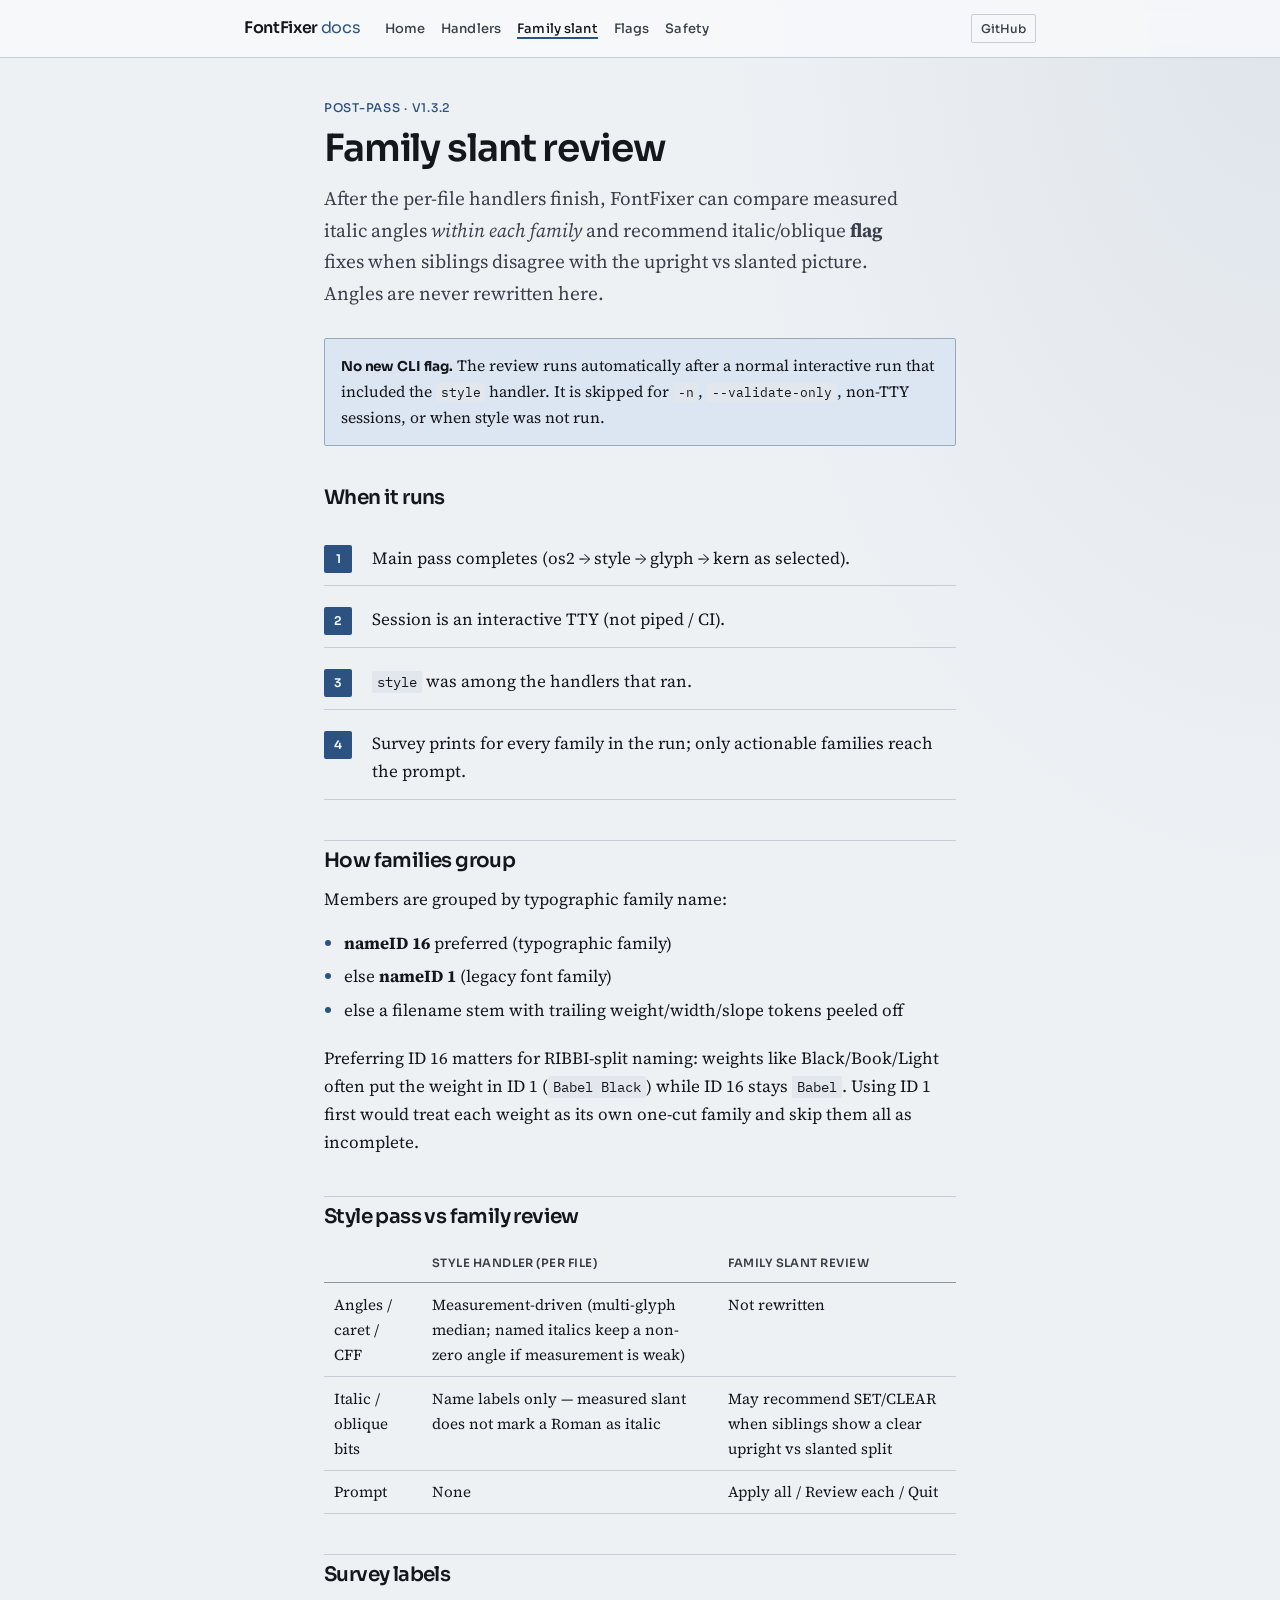
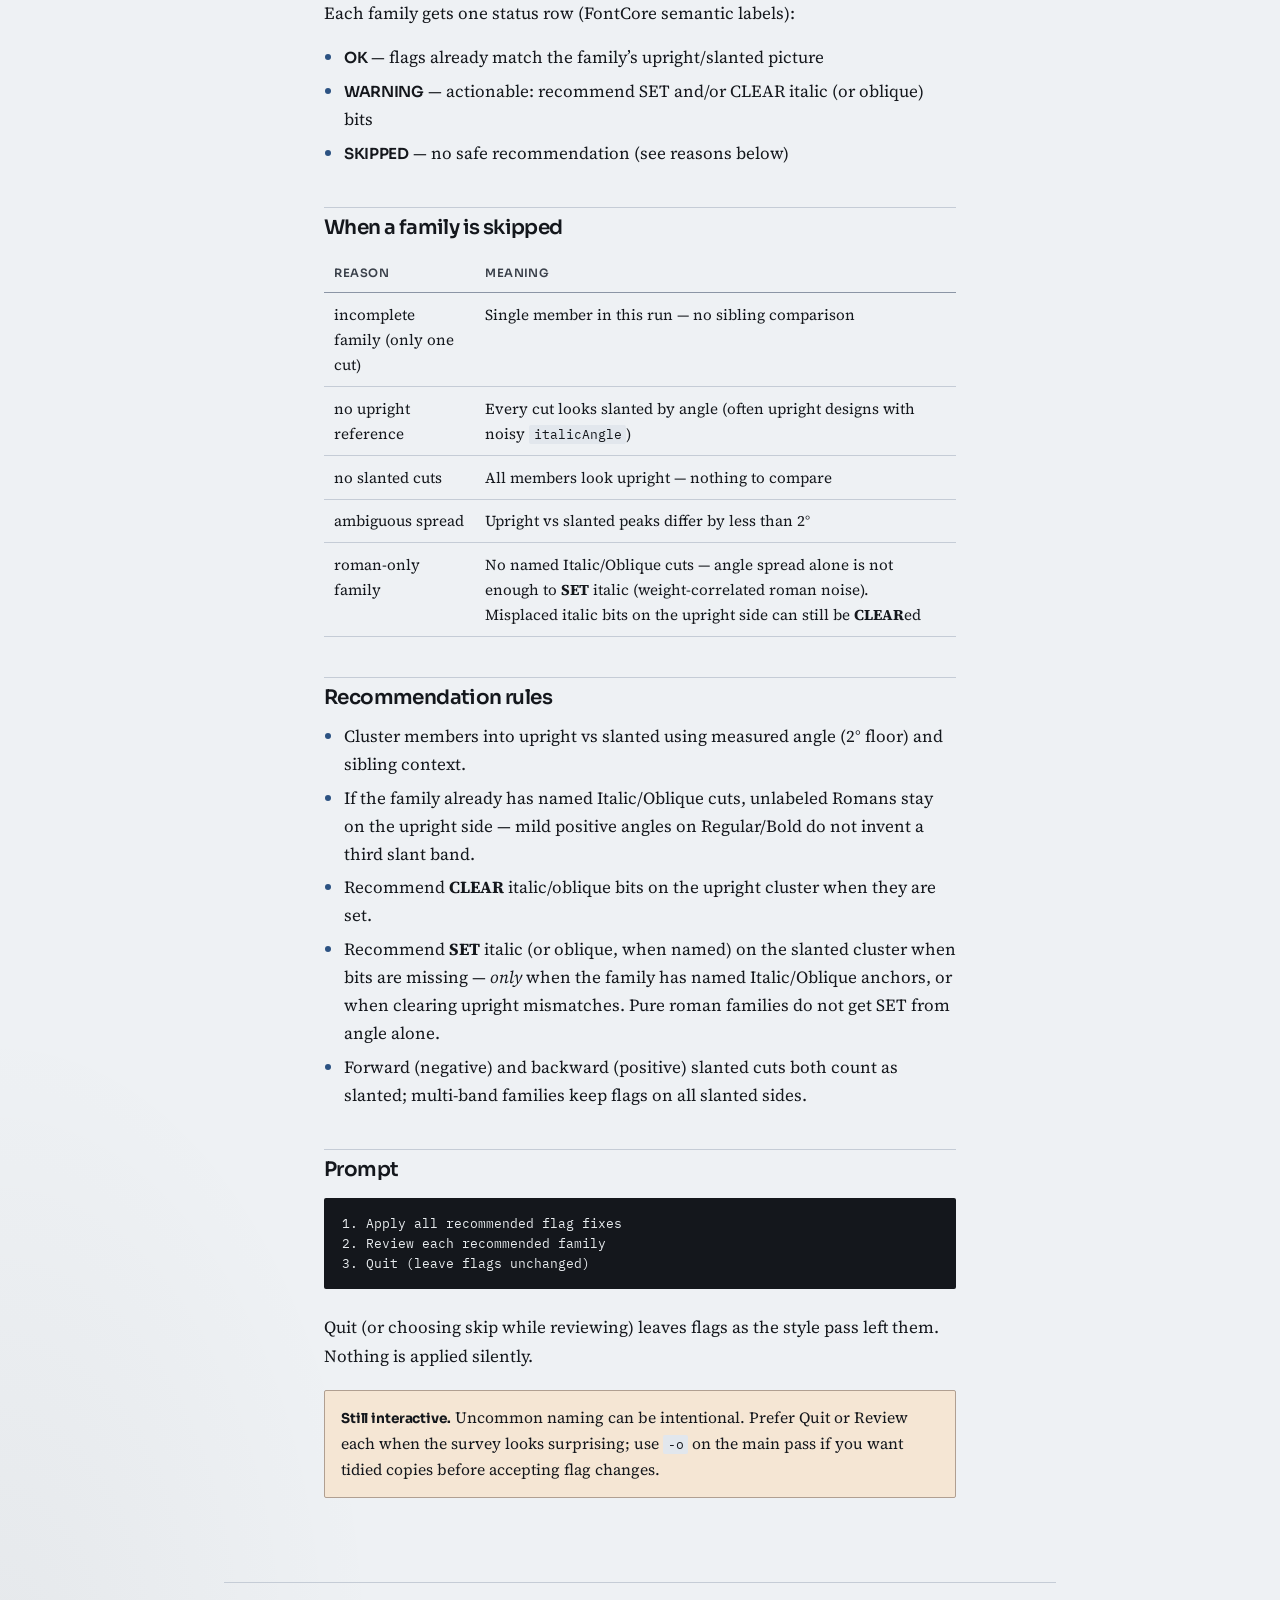
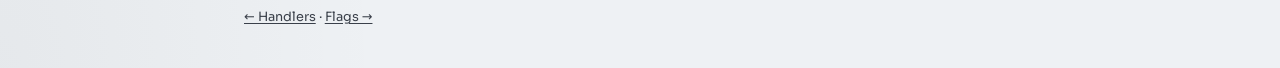
==== docs/family-slant.html @ 2797f405 "Ship style/family slant review 1.3.2 with docs. Harden italic angle measurement and name-driven flag" ====
<!DOCTYPE html>
<html lang="en">
<head>
  <meta charset="utf-8" />
  <meta name="viewport" content="width=device-width, initial-scale=1" />
  <title>Family slant · FontFixer</title>
  <meta name="description" content="Interactive family slant review — when it runs, how families group, and when flags are recommended." />
  <link rel="preconnect" href="https://fonts.googleapis.com" />
  <link rel="preconnect" href="https://fonts.gstatic.com" crossorigin />
  <link href="https://fonts.googleapis.com/css2?family=IBM+Plex+Mono:wght@400;500&family=Sora:wght@400;500;600&family=Source+Serif+4:opsz,wght@8..60,400;8..60,600&display=swap" rel="stylesheet" />
  <link rel="stylesheet" href="styles.css" />
</head>
<body>
  <header class="site-header">
    <div class="site-header-inner">
      <a class="brand" href="index.html">FontFixer <span>docs</span></a>
      <nav class="nav" aria-label="Primary">
        <a href="index.html">Home</a>
        <a href="handlers.html">Handlers</a>
        <a href="family-slant.html" aria-current="page">Family slant</a>
        <a href="flags.html">Flags</a>
        <a href="safety.html">Safety</a>
      </nav>
      <a class="github-link" href="https://github.com/andrewsipe/FontFixer">GitHub</a>
    </div>
  </header>

  <main>
    <p class="meta">Post-pass · v1.3.2</p>
    <h1>Family slant review</h1>
    <p class="lede">
      After the per-file handlers finish, FontFixer can compare measured italic angles <em>within each family</em> and recommend italic/oblique <strong>flag</strong> fixes when siblings disagree with the upright vs slanted picture. Angles are never rewritten here.
    </p>

    <div class="callout">
      <strong>No new CLI flag.</strong> The review runs automatically after a normal interactive run that included the <code>style</code> handler. It is skipped for <code>-n</code>, <code>--validate-only</code>, non-TTY sessions, or when style was not run.
    </div>

    <h2>When it runs</h2>
    <ol class="steps">
      <li>Main pass completes (os2 → style → glyph → kern as selected).</li>
      <li>Session is an interactive TTY (not piped / CI).</li>
      <li><code>style</code> was among the handlers that ran.</li>
      <li>Survey prints for every family in the run; only actionable families reach the prompt.</li>
    </ol>

    <h2>How families group</h2>
    <p>Members are grouped by typographic family name:</p>
    <ul>
      <li><strong>nameID 16</strong> preferred (typographic family)</li>
      <li>else <strong>nameID 1</strong> (legacy font family)</li>
      <li>else a filename stem with trailing weight/width/slope tokens peeled off</li>
    </ul>
    <p>
      Preferring ID 16 matters for RIBBI-split naming: weights like Black/Book/Light often put the weight in ID 1 (<code>Babel Black</code>) while ID 16 stays <code>Babel</code>. Using ID 1 first would treat each weight as its own one-cut family and skip them all as incomplete.
    </p>

    <h2>Style pass vs family review</h2>
    <table>
      <thead>
        <tr><th></th><th>Style handler (per file)</th><th>Family slant review</th></tr>
      </thead>
      <tbody>
        <tr>
          <td>Angles / caret / CFF</td>
          <td>Measurement-driven (multi-glyph median; named italics keep a non-zero angle if measurement is weak)</td>
          <td>Not rewritten</td>
        </tr>
        <tr>
          <td>Italic / oblique bits</td>
          <td>Name labels only — measured slant does not mark a Roman as italic</td>
          <td>May recommend SET/CLEAR when siblings show a clear upright vs slanted split</td>
        </tr>
        <tr>
          <td>Prompt</td>
          <td>None</td>
          <td>Apply all / Review each / Quit</td>
        </tr>
      </tbody>
    </table>

    <h2>Survey labels</h2>
    <p>Each family gets one status row (FontCore semantic labels):</p>
    <ul>
      <li><span class="term">OK</span> — flags already match the family’s upright/slanted picture</li>
      <li><span class="term">WARNING</span> — actionable: recommend SET and/or CLEAR italic (or oblique) bits</li>
      <li><span class="term">SKIPPED</span> — no safe recommendation (see reasons below)</li>
    </ul>

    <h2>When a family is skipped</h2>
    <table>
      <thead>
        <tr><th>Reason</th><th>Meaning</th></tr>
      </thead>
      <tbody>
        <tr>
          <td>incomplete family (only one cut)</td>
          <td>Single member in this run — no sibling comparison</td>
        </tr>
        <tr>
          <td>no upright reference</td>
          <td>Every cut looks slanted by angle (often upright designs with noisy <code>italicAngle</code>)</td>
        </tr>
        <tr>
          <td>no slanted cuts</td>
          <td>All members look upright — nothing to compare</td>
        </tr>
        <tr>
          <td>ambiguous spread</td>
          <td>Upright vs slanted peaks differ by less than 2°</td>
        </tr>
        <tr>
          <td>roman-only family</td>
          <td>No named Italic/Oblique cuts — angle spread alone is not enough to <strong>SET</strong> italic (weight-correlated roman noise). Misplaced italic bits on the upright side can still be <strong>CLEAR</strong>ed</td>
        </tr>
      </tbody>
    </table>

    <h2>Recommendation rules</h2>
    <ul>
      <li>Cluster members into upright vs slanted using measured angle (2° floor) and sibling context.</li>
      <li>If the family already has named Italic/Oblique cuts, unlabeled Romans stay on the upright side — mild positive angles on Regular/Bold do not invent a third slant band.</li>
      <li>Recommend <strong>CLEAR</strong> italic/oblique bits on the upright cluster when they are set.</li>
      <li>Recommend <strong>SET</strong> italic (or oblique, when named) on the slanted cluster when bits are missing — <em>only</em> when the family has named Italic/Oblique anchors, or when clearing upright mismatches. Pure roman families do not get SET from angle alone.</li>
      <li>Forward (negative) and backward (positive) slanted cuts both count as slanted; multi-band families keep flags on all slanted sides.</li>
    </ul>

    <h2>Prompt</h2>
    <pre><code>1. Apply all recommended flag fixes
2. Review each recommended family
3. Quit (leave flags unchanged)</code></pre>
    <p>Quit (or choosing skip while reviewing) leaves flags as the style pass left them. Nothing is applied silently.</p>

    <div class="callout warn">
      <strong>Still interactive.</strong> Uncommon naming can be intentional. Prefer Quit or Review each when the survey looks surprising; use <code>-o</code> on the main pass if you want tidied copies before accepting flag changes.
    </div>
  </main>

  <footer class="site-footer">
    <a href="handlers.html">← Handlers</a>
    · <a href="flags.html">Flags →</a>
  </footer>
</body>
</html>
---- docs/styles.css ----
/* FontFixer docs — toolbench / tidy-up reference
   Sibling layout to ebrium docs; steel accent instead of verdigris. */

:root {
  --ink: #14171c;
  --ink-soft: #3a404a;
  --paper: #eef1f4;
  --paper-raised: #f7f9fb;
  --rule: #c5ccd6;
  --rule-strong: #8b95a5;
  --accent: #2c5282;
  --accent-soft: #dce6f2;
  --warn: #8a4b12;
  --warn-bg: #f5e6d4;
  --code-bg: #e2e7ed;
  --mono: "IBM Plex Mono", ui-monospace, monospace;
  --sans: "Sora", system-ui, sans-serif;
  --serif: "Source Serif 4", Georgia, serif;
  --max: 42rem;
  --wide: 52rem;
}

*,
*::before,
*::after {
  box-sizing: border-box;
}

html {
  scroll-behavior: smooth;
}

body {
  margin: 0;
  min-height: 100vh;
  color: var(--ink);
  background:
    radial-gradient(ellipse 80% 50% at 100% 0%, rgba(44, 82, 130, 0.08), transparent 55%),
    radial-gradient(ellipse 60% 40% at 0% 100%, rgba(20, 23, 28, 0.04), transparent 50%),
    var(--paper);
  font-family: var(--serif);
  font-size: 1.0625rem;
  line-height: 1.65;
  -webkit-font-smoothing: antialiased;
}

a {
  color: var(--accent);
  text-underline-offset: 0.15em;
}

a:hover {
  color: var(--ink);
}

.site-header {
  position: sticky;
  top: 0;
  z-index: 20;
  border-bottom: 1px solid var(--rule);
  background: color-mix(in srgb, var(--paper-raised) 88%, transparent);
  backdrop-filter: blur(10px);
}

.site-header-inner {
  max-width: var(--wide);
  margin: 0 auto;
  padding: 0.85rem 1.25rem;
  display: flex;
  flex-wrap: wrap;
  align-items: baseline;
  gap: 0.75rem 1.5rem;
}

.brand {
  font-family: var(--sans);
  font-weight: 600;
  font-size: 1rem;
  letter-spacing: -0.02em;
  color: var(--ink);
  text-decoration: none;
}

.brand span {
  color: var(--accent);
  font-weight: 400;
}

.nav {
  display: flex;
  flex-wrap: wrap;
  gap: 0.35rem 1rem;
  font-family: var(--sans);
  font-size: 0.8125rem;
  font-weight: 500;
  letter-spacing: 0.01em;
}

.nav a {
  color: var(--ink-soft);
  text-decoration: none;
}

.nav a:hover,
.nav a[aria-current="page"] {
  color: var(--ink);
}

.nav a[aria-current="page"] {
  box-shadow: inset 0 -2px 0 var(--accent);
}

.github-link {
  margin-left: auto;
  font-family: var(--sans);
  font-size: 0.75rem;
  font-weight: 500;
  color: var(--ink-soft);
  text-decoration: none;
  border: 1px solid var(--rule);
  padding: 0.25rem 0.55rem;
  border-radius: 2px;
}

.github-link:hover {
  border-color: var(--ink);
  color: var(--ink);
}

main {
  max-width: var(--max);
  margin: 0 auto;
  padding: 2.5rem 1.25rem 4rem;
}

main.wide {
  max-width: var(--wide);
}

h1,
h2,
h3 {
  font-family: var(--sans);
  font-weight: 600;
  letter-spacing: -0.03em;
  line-height: 1.2;
  color: var(--ink);
}

h1 {
  font-size: clamp(1.85rem, 4vw, 2.35rem);
  margin: 0 0 0.75rem;
}

h2 {
  font-size: 1.25rem;
  margin: 2.5rem 0 0.75rem;
  padding-top: 0.5rem;
  border-top: 1px solid var(--rule);
}

h2:first-of-type {
  border-top: none;
  padding-top: 0;
}

h3 {
  font-size: 1.05rem;
  margin: 1.75rem 0 0.5rem;
}

.lede {
  font-size: 1.2rem;
  color: var(--ink-soft);
  margin: 0 0 1.75rem;
  max-width: 36rem;
}

.meta {
  font-family: var(--sans);
  font-size: 0.75rem;
  font-weight: 500;
  letter-spacing: 0.06em;
  text-transform: uppercase;
  color: var(--accent);
  margin: 0 0 0.5rem;
}

p {
  margin: 0 0 1rem;
}

ul,
ol {
  margin: 0 0 1.25rem;
  padding-left: 1.25rem;
}

li {
  margin-bottom: 0.35rem;
}

li::marker {
  color: var(--accent);
}

.card-grid {
  display: grid;
  gap: 0.75rem;
  margin: 1.5rem 0 2rem;
}

@media (min-width: 640px) {
  .card-grid {
    grid-template-columns: 1fr 1fr;
  }
}

.card {
  display: block;
  padding: 1.1rem 1.15rem;
  background: var(--paper-raised);
  border: 1px solid var(--rule);
  border-radius: 2px;
  text-decoration: none;
  color: inherit;
  transition: border-color 0.15s ease, transform 0.15s ease;
}

.card:hover {
  border-color: var(--accent);
  transform: translateY(-1px);
  color: inherit;
}

.card h2 {
  font-size: 1rem;
  margin: 0 0 0.35rem;
  border: none;
  padding: 0;
}

.card p {
  margin: 0;
  font-size: 0.95rem;
  color: var(--ink-soft);
}

.callout {
  margin: 1.25rem 0;
  padding: 0.9rem 1rem;
  background: var(--accent-soft);
  border: 1px solid color-mix(in srgb, var(--accent) 28%, var(--rule));
  border-radius: 2px;
  font-size: 0.98rem;
}

.callout.warn {
  background: var(--warn-bg);
  border-color: color-mix(in srgb, var(--warn) 35%, var(--rule));
}

.callout strong {
  font-family: var(--sans);
  font-size: 0.85rem;
  letter-spacing: -0.01em;
}

code,
kbd {
  font-family: var(--mono);
  font-size: 0.84em;
  background: var(--code-bg);
  padding: 0.1em 0.35em;
  border-radius: 2px;
}

pre {
  margin: 1rem 0 1.5rem;
  padding: 1rem 1.1rem;
  overflow-x: auto;
  background: var(--ink);
  color: #e8ecef;
  border-radius: 2px;
  font-family: var(--mono);
  font-size: 0.8rem;
  line-height: 1.55;
}

pre code {
  background: none;
  padding: 0;
  color: inherit;
  font-size: inherit;
}

table {
  width: 100%;
  border-collapse: collapse;
  margin: 1rem 0 1.5rem;
  font-size: 0.95rem;
}

th,
td {
  text-align: left;
  vertical-align: top;
  padding: 0.55rem 0.65rem;
  border-bottom: 1px solid var(--rule);
}

th {
  font-family: var(--sans);
  font-size: 0.72rem;
  font-weight: 600;
  letter-spacing: 0.04em;
  text-transform: uppercase;
  color: var(--ink-soft);
  border-bottom-color: var(--rule-strong);
}

td code {
  white-space: nowrap;
}

.term {
  font-family: var(--sans);
  font-weight: 600;
  font-size: 0.95rem;
  letter-spacing: -0.02em;
}

.site-footer {
  max-width: var(--wide);
  margin: 0 auto;
  padding: 1.5rem 1.25rem 2.5rem;
  border-top: 1px solid var(--rule);
  font-family: var(--sans);
  font-size: 0.8rem;
  color: var(--ink-soft);
}

.site-footer a {
  color: var(--ink-soft);
}

.steps {
  counter-reset: step;
  list-style: none;
  padding: 0;
  margin: 1.25rem 0 1.75rem;
}

.steps li {
  counter-increment: step;
  position: relative;
  padding: 0.85rem 0 0.85rem 3rem;
  border-bottom: 1px solid var(--rule);
}

.steps li::before {
  content: counter(step);
  position: absolute;
  left: 0;
  top: 0.95rem;
  width: 1.75rem;
  height: 1.75rem;
  display: flex;
  align-items: center;
  justify-content: center;
  font-family: var(--sans);
  font-size: 0.75rem;
  font-weight: 600;
  color: var(--paper-raised);
  background: var(--accent);
  border-radius: 2px;
}

.steps .term {
  display: block;
  margin-bottom: 0.2rem;
}
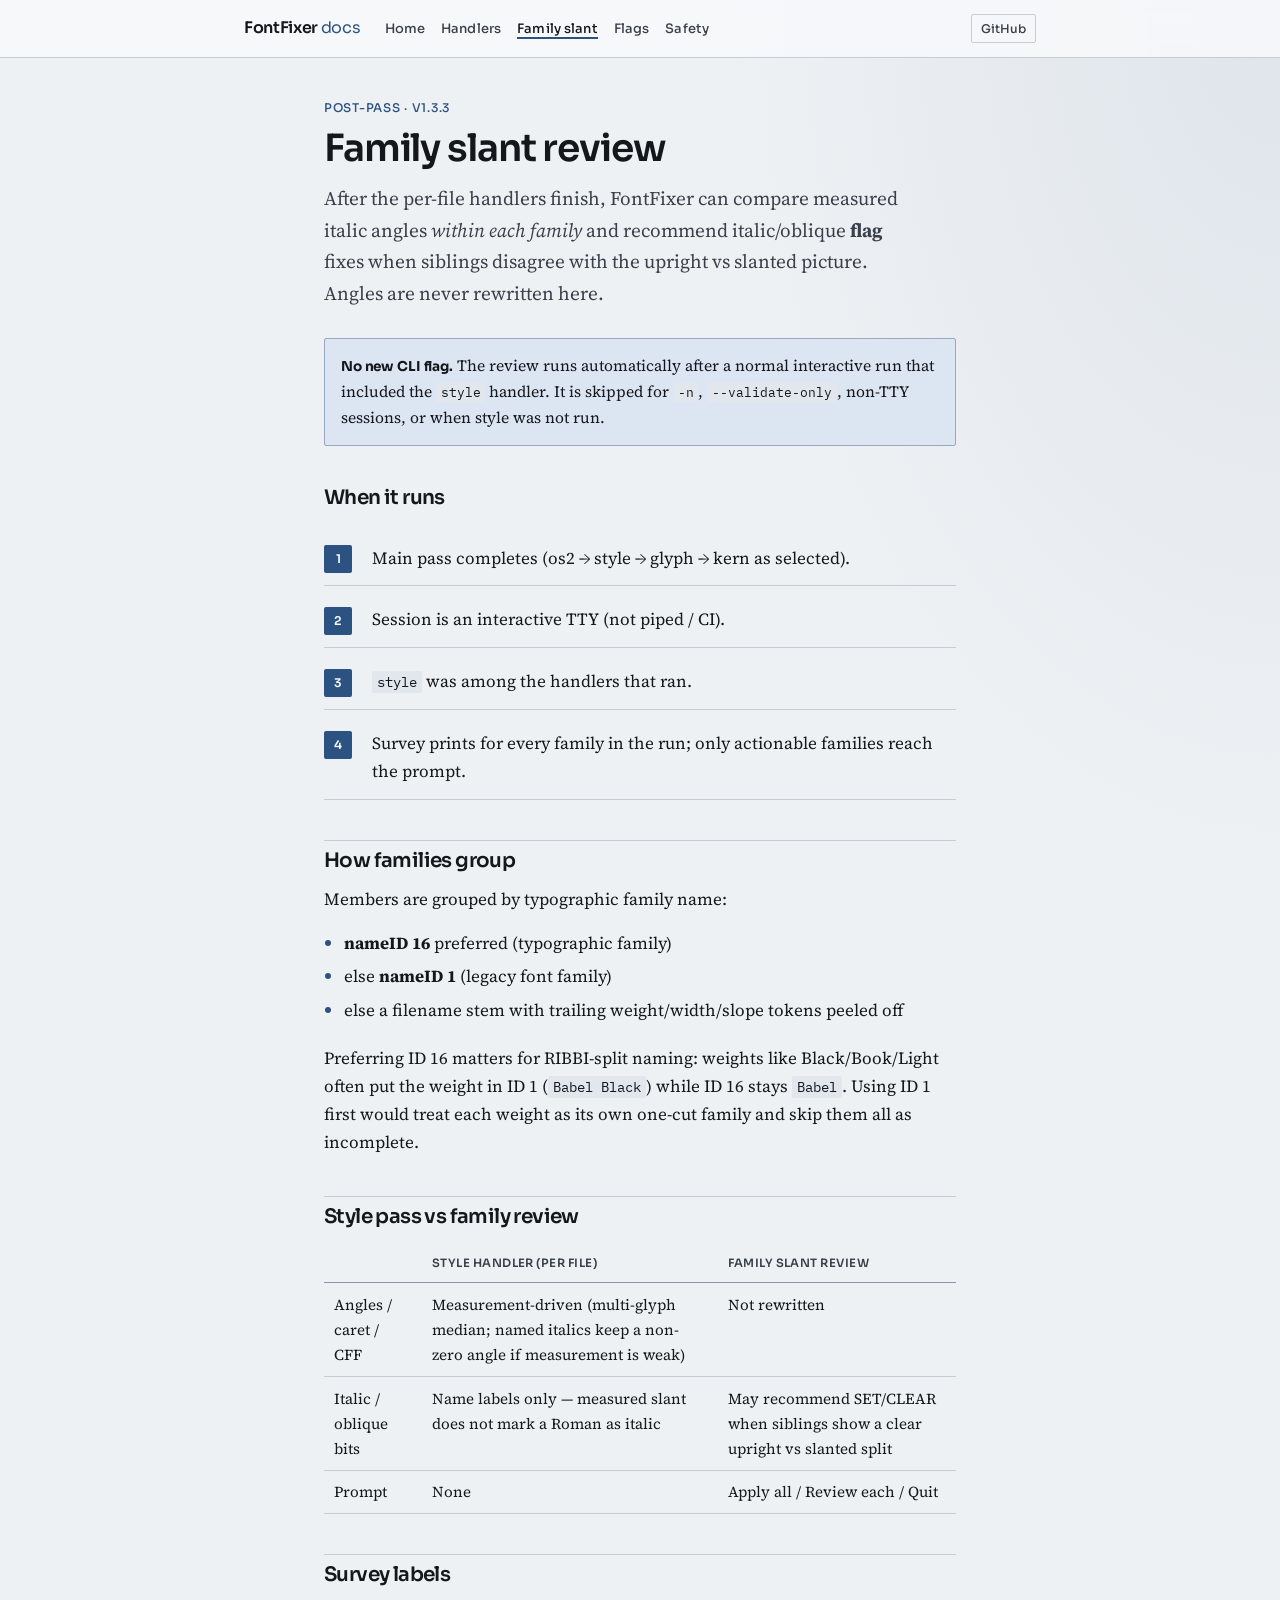
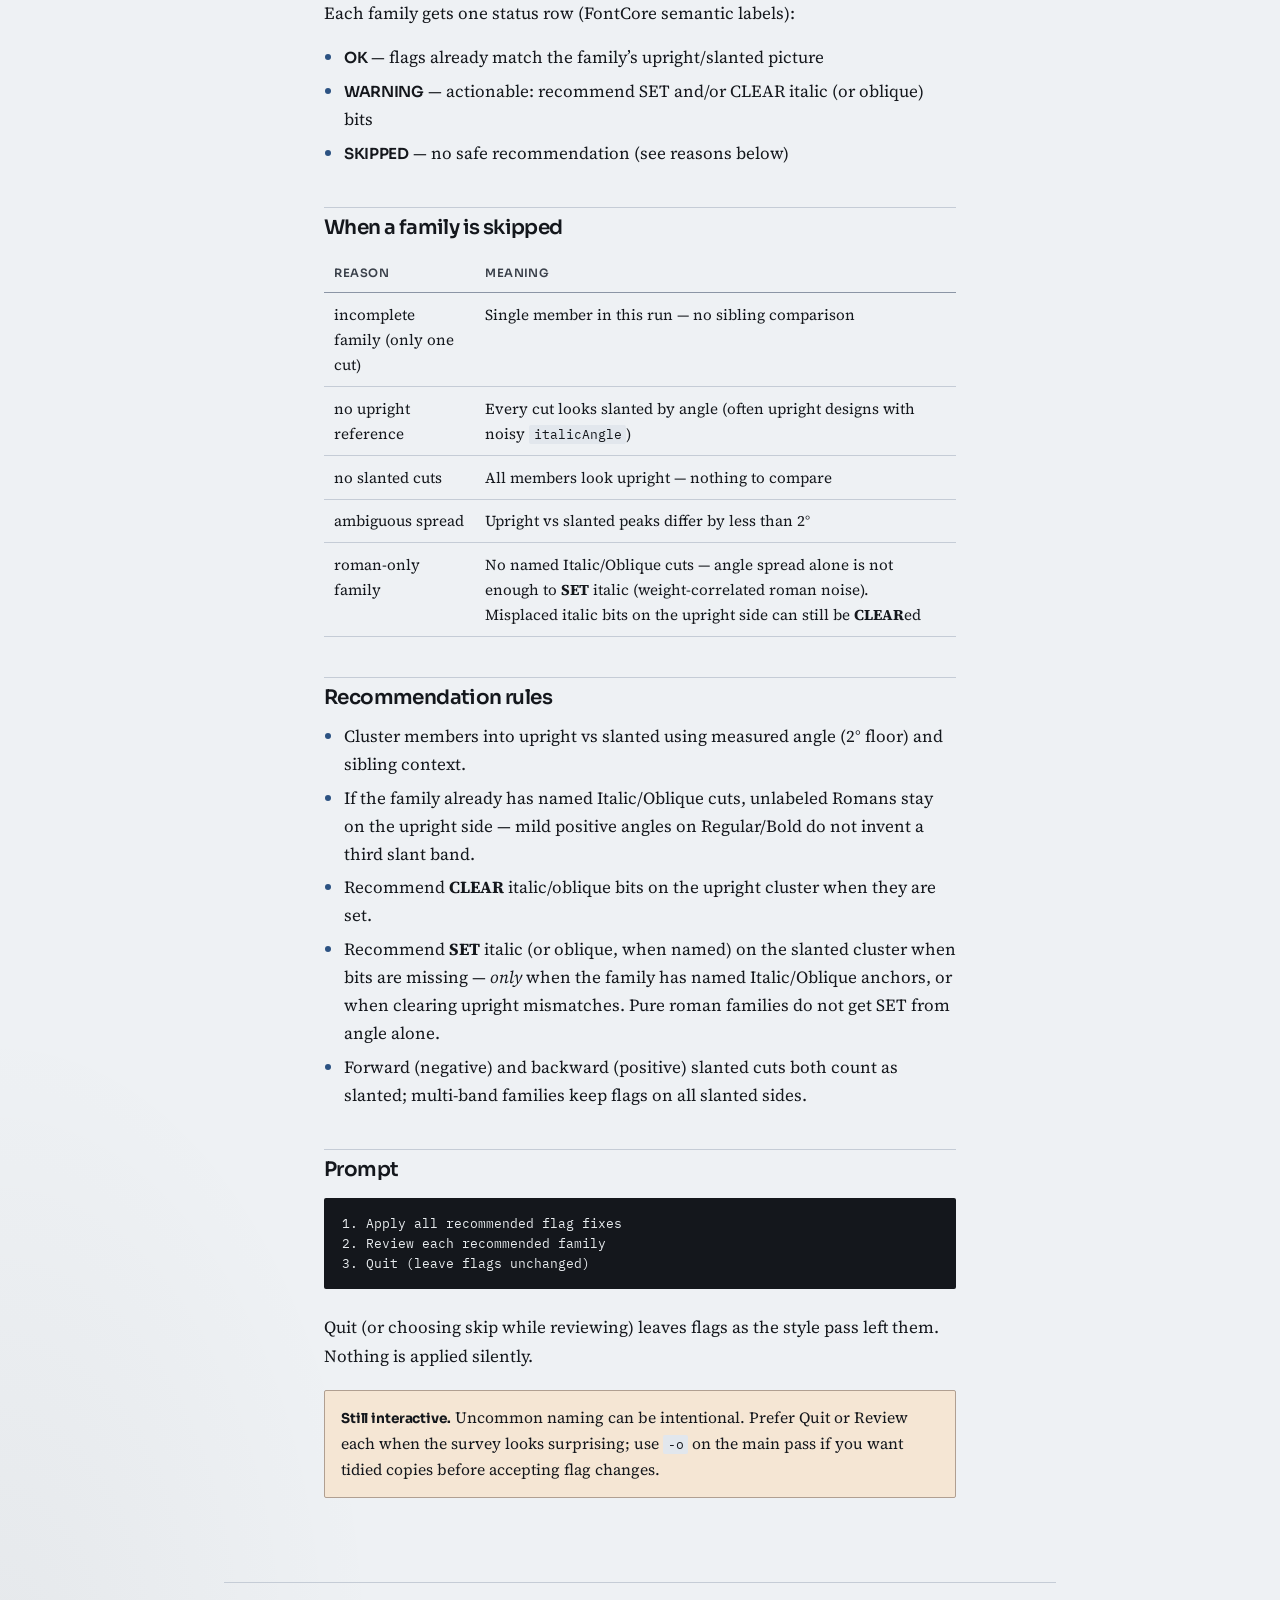
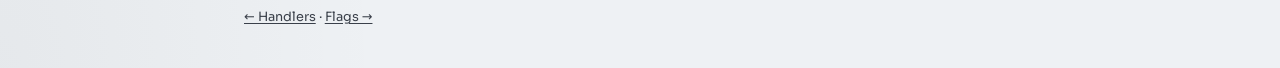
==== commit 33063ad0: "Release 1.3.3: refresh vendored FontCore to v0.2.0 Sync FontCore subset via tools/vendor_fontcore.py" ====
--- a/docs/family-slant.html
+++ b/docs/family-slant.html
@@ -26,7 +26,7 @@
   </header>
 
   <main>
-    <p class="meta">Post-pass · v1.3.2</p>
+    <p class="meta">Post-pass · v1.3.3</p>
     <h1>Family slant review</h1>
     <p class="lede">
       After the per-file handlers finish, FontFixer can compare measured italic angles <em>within each family</em> and recommend italic/oblique <strong>flag</strong> fixes when siblings disagree with the upright vs slanted picture. Angles are never rewritten here.
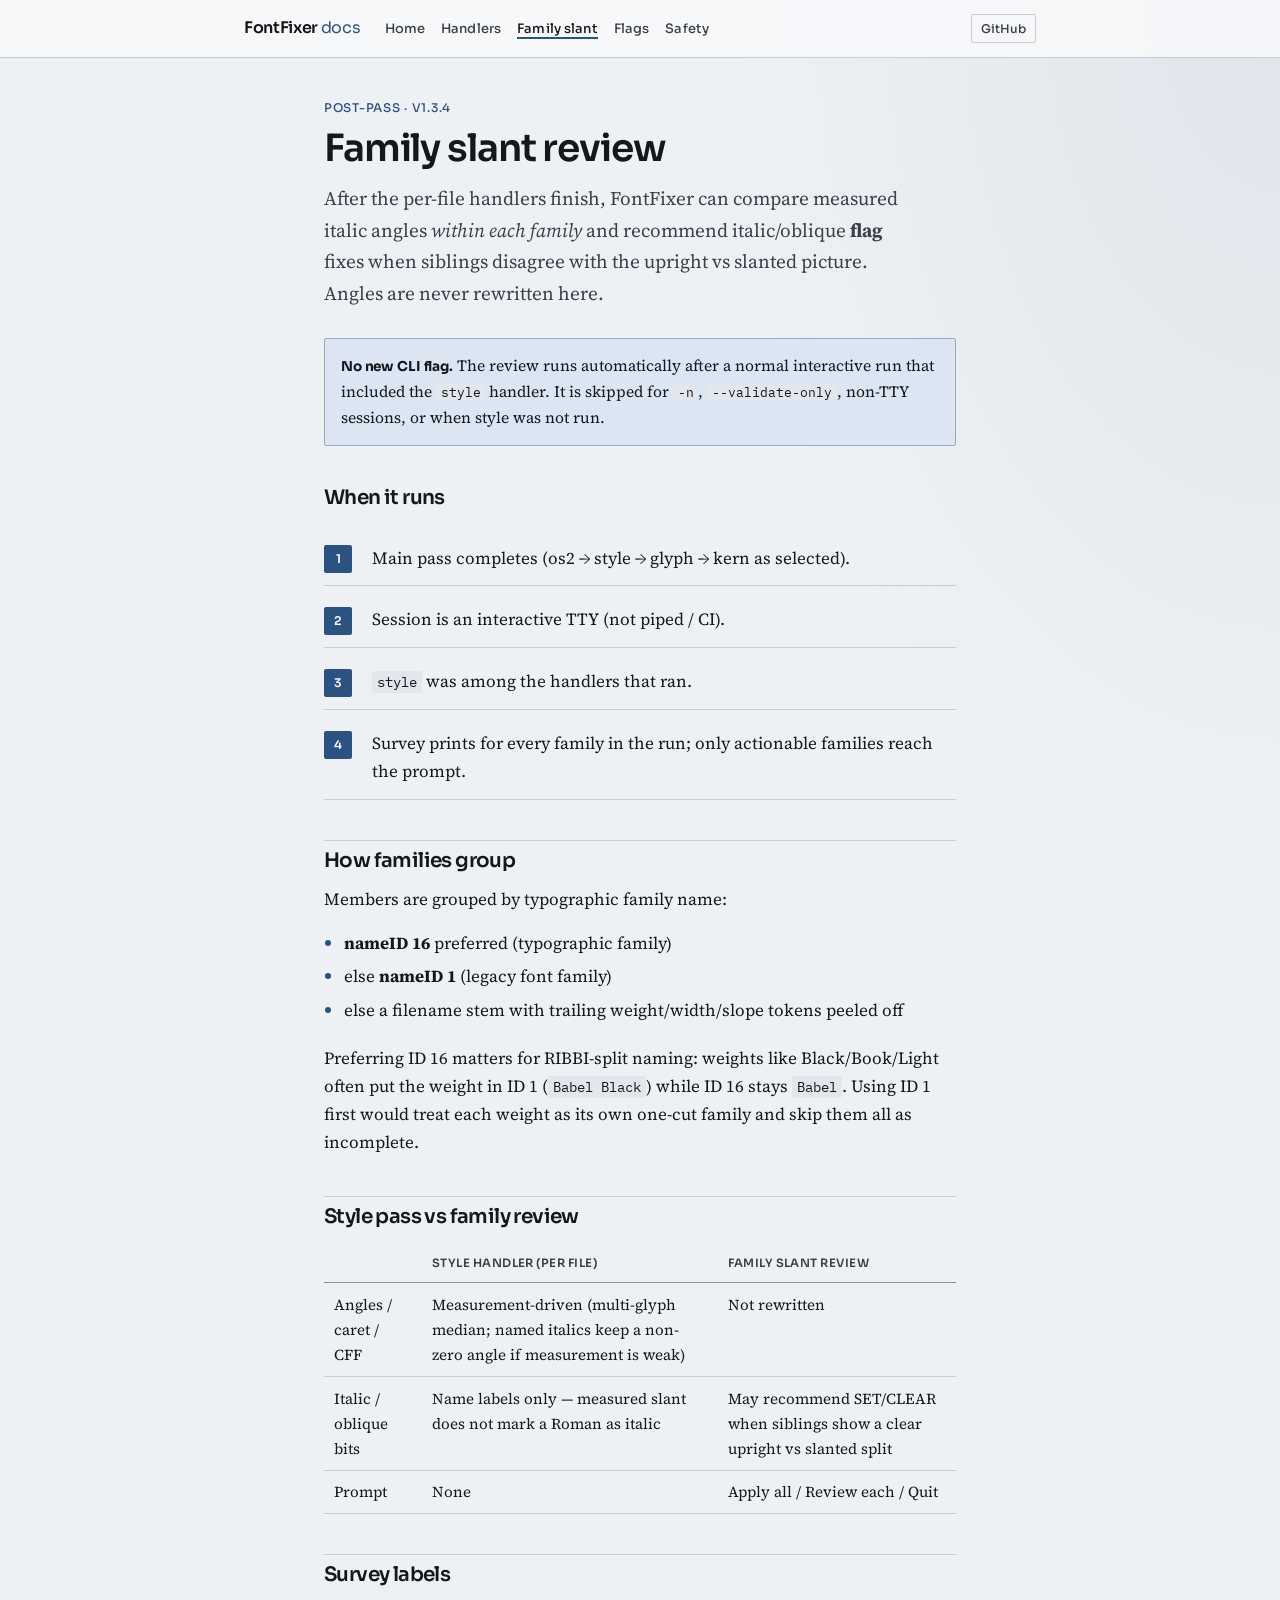
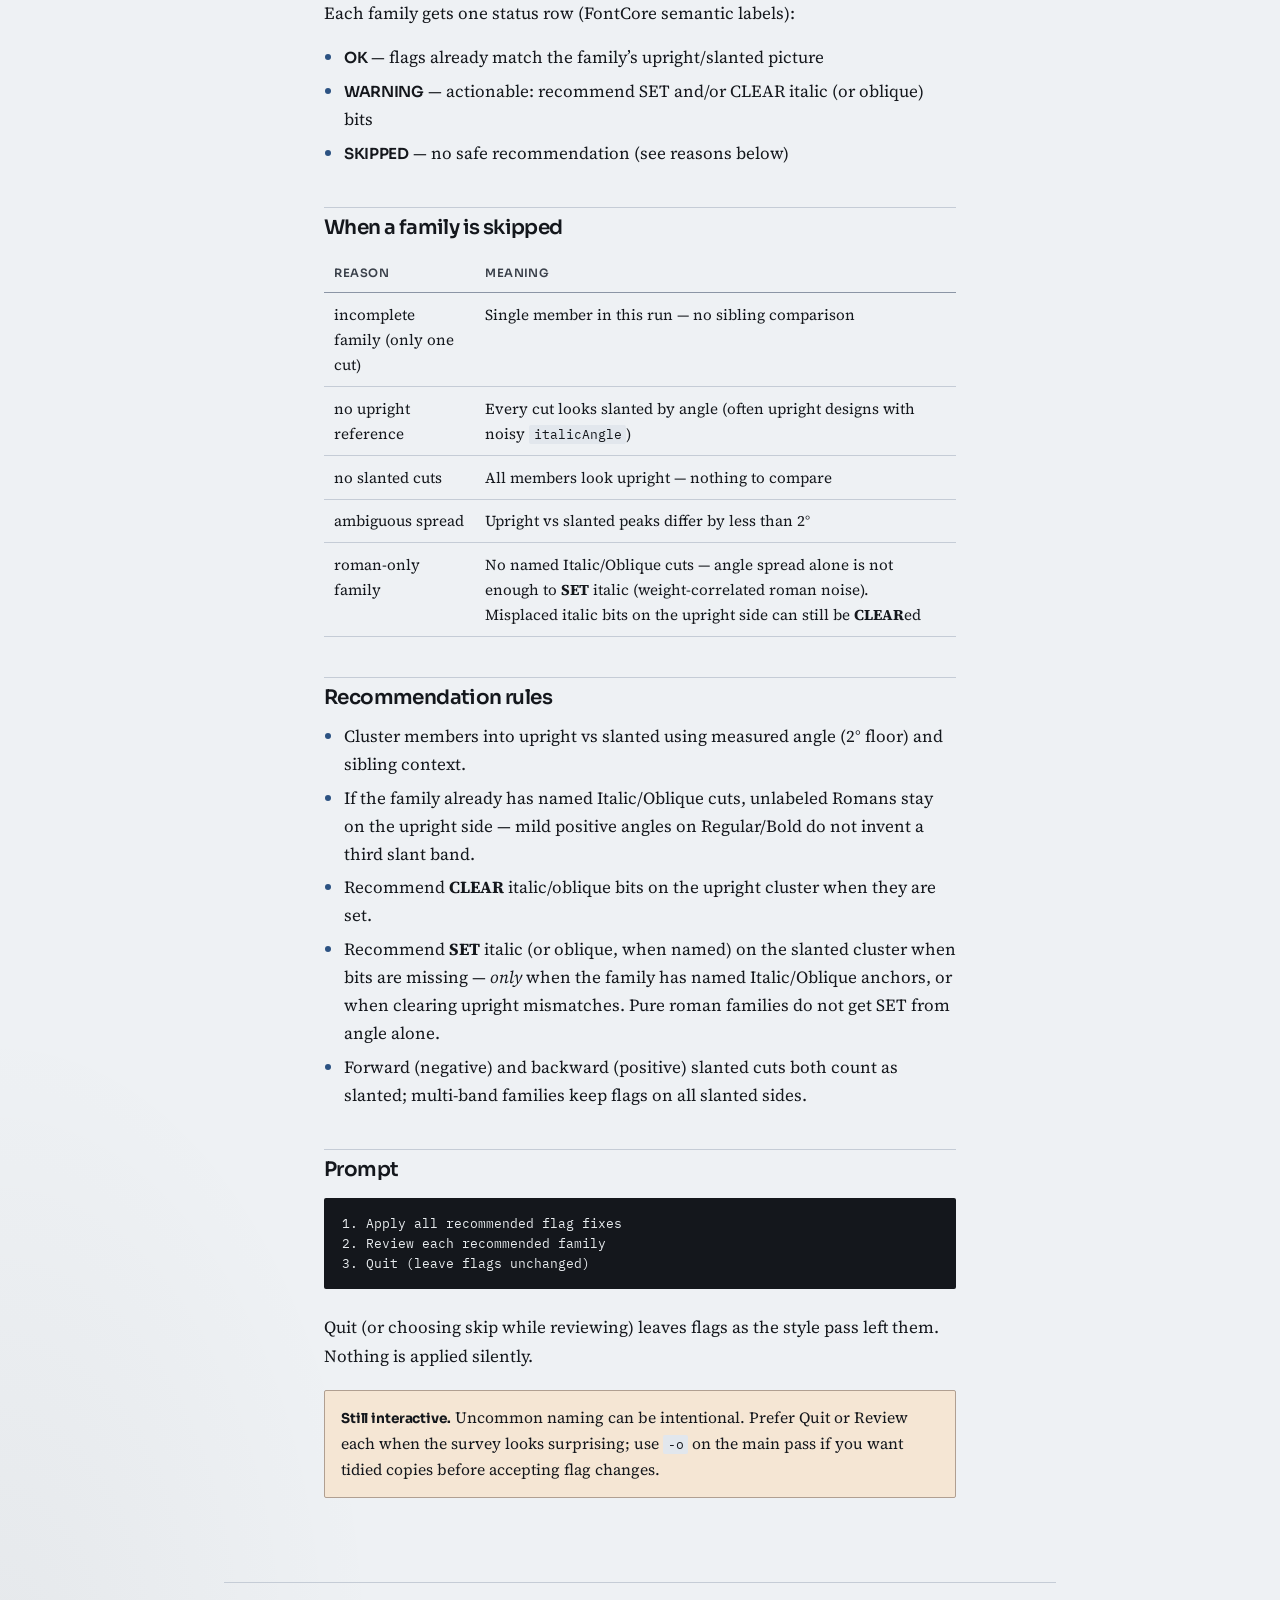
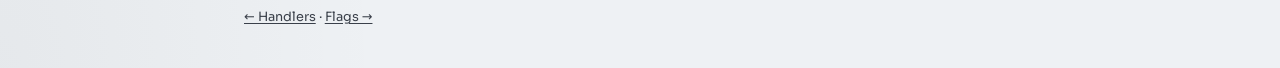
==== commit db50e6db: "Release 1.3.4: keep head.modified in the family-slant fix path Open fonts with recalcTimestamp=False" ====
--- a/docs/family-slant.html
+++ b/docs/family-slant.html
@@ -26,7 +26,7 @@
   </header>
 
   <main>
-    <p class="meta">Post-pass · v1.3.3</p>
+    <p class="meta">Post-pass · v1.3.4</p>
     <h1>Family slant review</h1>
     <p class="lede">
       After the per-file handlers finish, FontFixer can compare measured italic angles <em>within each family</em> and recommend italic/oblique <strong>flag</strong> fixes when siblings disagree with the upright vs slanted picture. Angles are never rewritten here.
